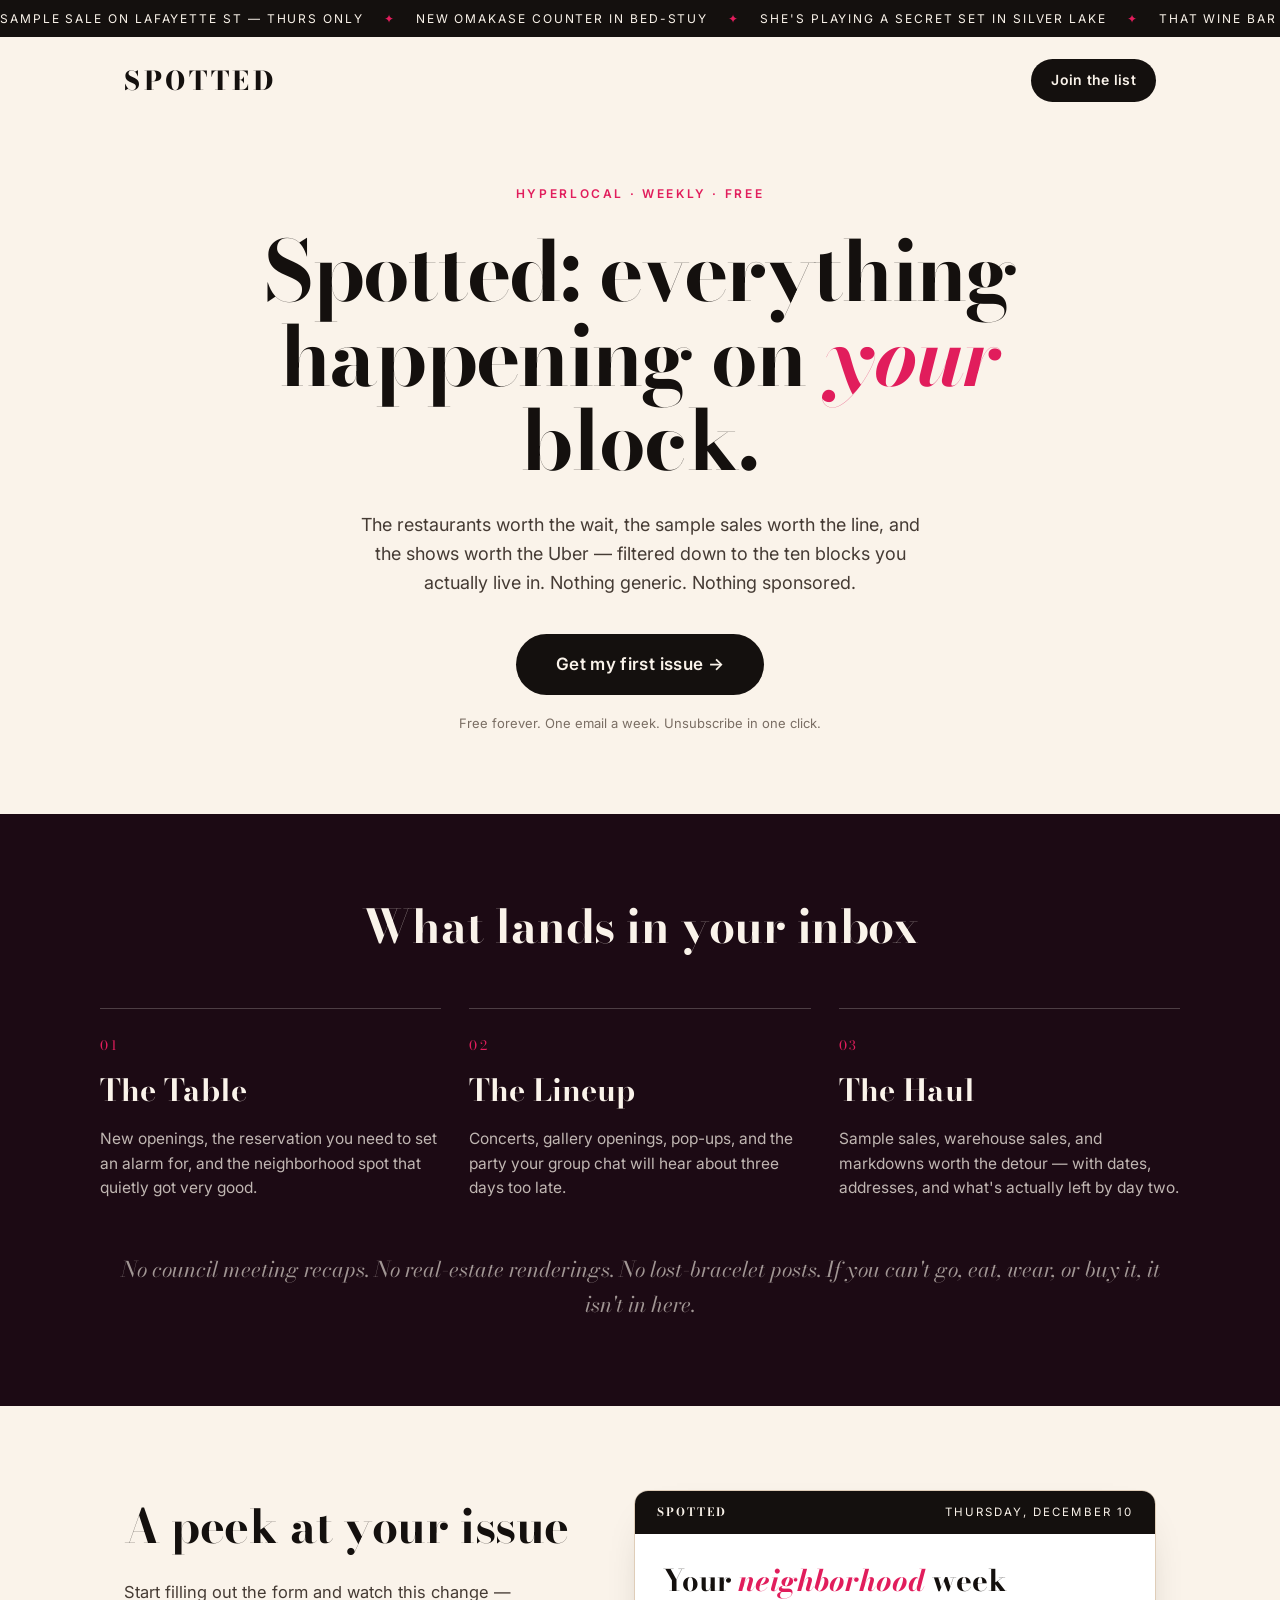
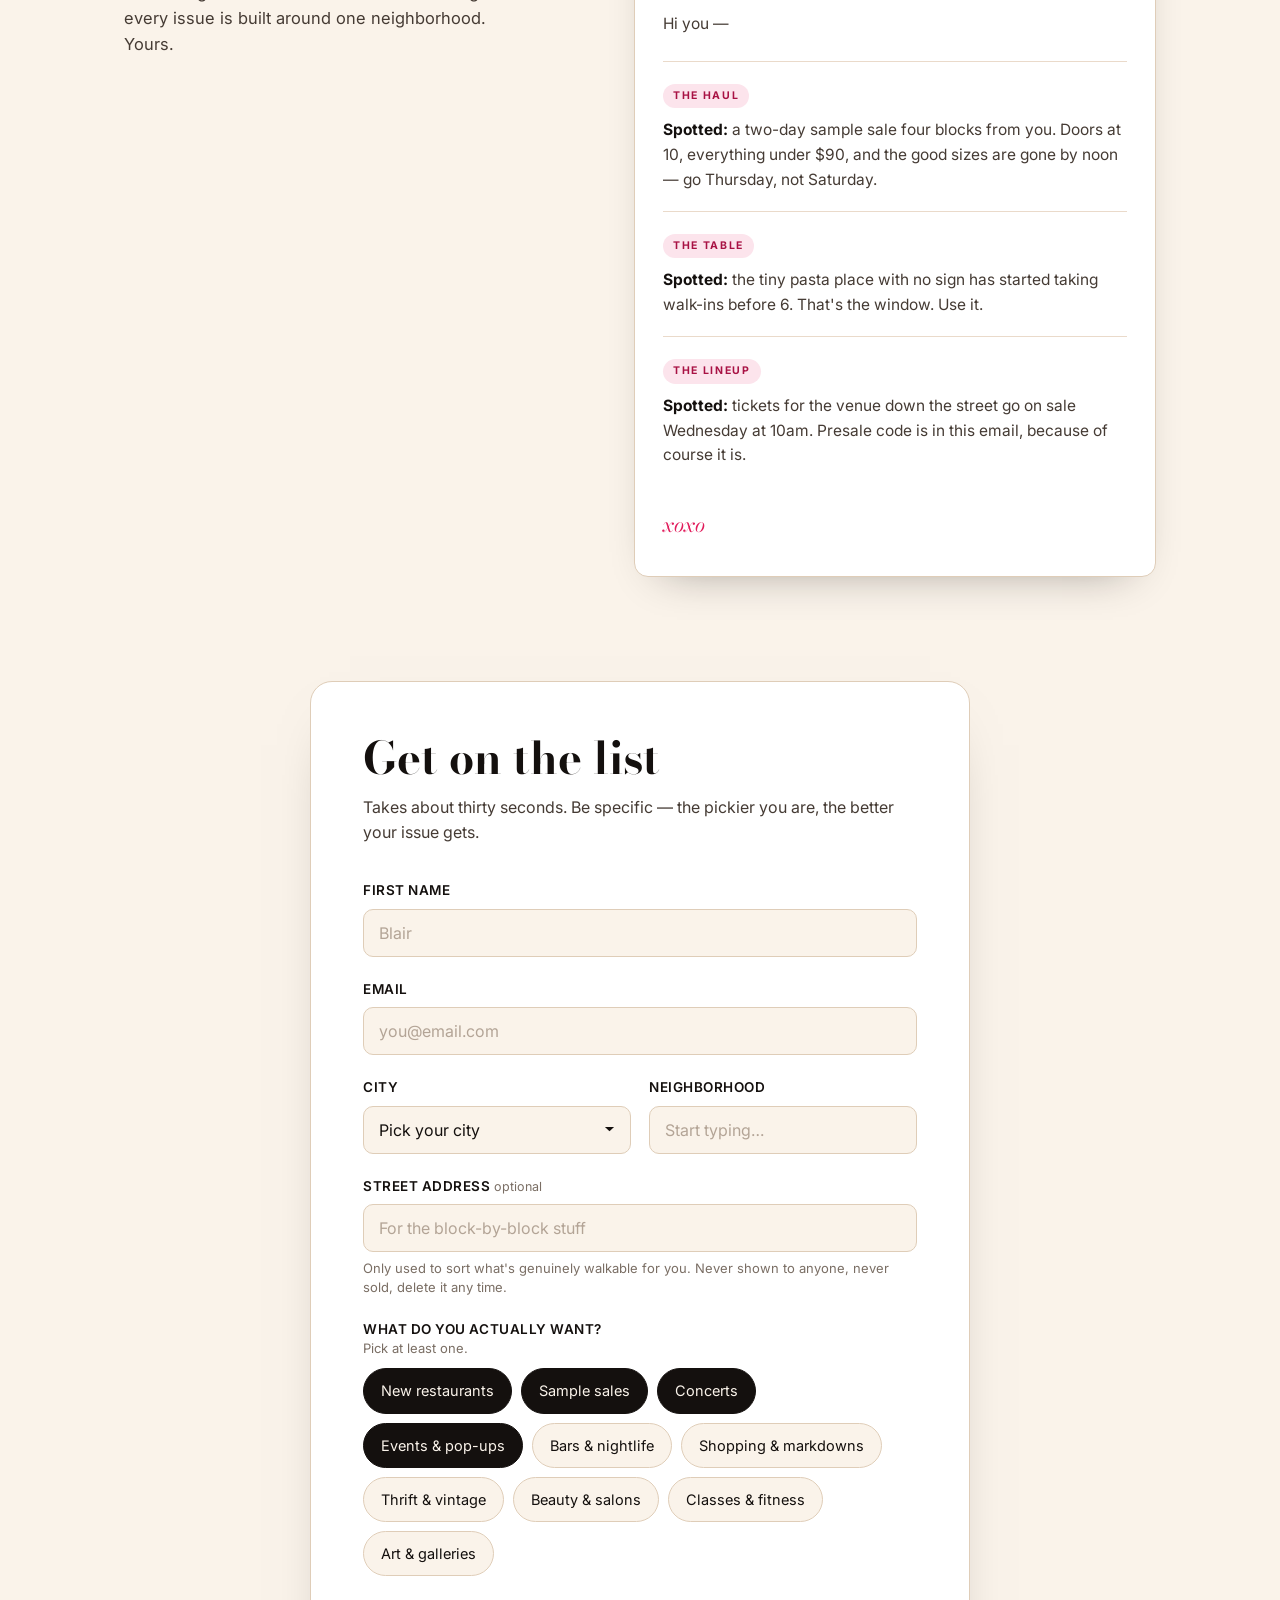
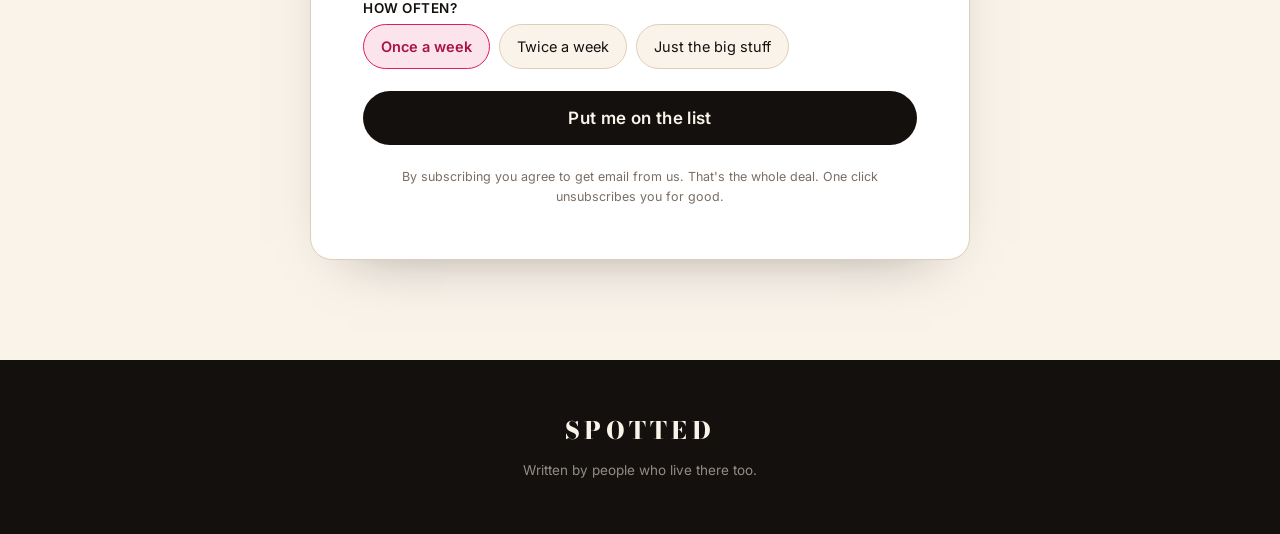
==== index.html @ b665b06e "Add SPOTTED signup page — hyperlocal newsletter personalization Landing page and signup form for a n" ====
<!DOCTYPE html>
<html lang="en">
<head>
<meta charset="utf-8" />
<meta name="viewport" content="width=device-width, initial-scale=1" />
<title>SPOTTED — the newsletter for your block</title>
<meta name="description" content="A weekly dispatch of the restaurants, sample sales, and shows worth leaving the apartment for — tuned to your exact neighborhood." />

<meta property="og:title" content="SPOTTED — the newsletter for your block" />
<meta property="og:description" content="Restaurants, sample sales, and shows worth leaving the apartment for. Tuned to your exact neighborhood." />
<meta property="og:type" content="website" />

<link rel="preconnect" href="https://fonts.googleapis.com" />
<link rel="preconnect" href="https://fonts.gstatic.com" crossorigin />
<link href="https://fonts.googleapis.com/css2?family=Bodoni+Moda:ital,opsz,wght@0,6..96,400..900;1,6..96,400..900&family=Inter:wght@400;500;600;700&display=swap" rel="stylesheet" />
<link rel="stylesheet" href="assets/css/styles.css" />
<link rel="icon" href="data:image/svg+xml,<svg xmlns='http://www.w3.org/2000/svg' viewBox='0 0 100 100'><text y='.9em' font-size='90'>💋</text></svg>" />
</head>
<body>

<!-- ── ticker ─────────────────────────────────────────────────────── -->
<div class="ticker" aria-hidden="true">
  <div class="ticker__track">
    <span class="ticker__group">
      <span>sample sale on lafayette st &mdash; thurs only</span><span class="ticker__dot">✦</span>
      <span>new omakase counter in bed-stuy</span><span class="ticker__dot">✦</span>
      <span>she's playing a secret set in silver lake</span><span class="ticker__dot">✦</span>
      <span>that wine bar finally took the plywood down</span><span class="ticker__dot">✦</span>
      <span>90% off, cash only, bring a tote</span><span class="ticker__dot">✦</span>
    </span>
    <span class="ticker__group">
      <span>sample sale on lafayette st &mdash; thurs only</span><span class="ticker__dot">✦</span>
      <span>new omakase counter in bed-stuy</span><span class="ticker__dot">✦</span>
      <span>she's playing a secret set in silver lake</span><span class="ticker__dot">✦</span>
      <span>that wine bar finally took the plywood down</span><span class="ticker__dot">✦</span>
      <span>90% off, cash only, bring a tote</span><span class="ticker__dot">✦</span>
    </span>
  </div>
</div>

<!-- ── nav ────────────────────────────────────────────────────────── -->
<header class="nav">
  <a class="wordmark" href="#top">
    <span class="wordmark__text" data-brand>SPOTTED</span>
  </a>
  <a class="btn btn--sm" href="#join">Join the list</a>
</header>

<main id="top">

  <!-- ── hero ─────────────────────────────────────────────────────── -->
  <section class="hero">
    <p class="eyebrow">Hyperlocal &middot; weekly &middot; free</p>
    <h1 class="hero__title">
      Spotted: everything<br />
      happening on <em>your</em> block.
    </h1>
    <p class="hero__sub">
      The restaurants worth the wait, the sample sales worth the line, and the
      shows worth the Uber &mdash; filtered down to the ten blocks you actually
      live in. Nothing generic. Nothing sponsored.
    </p>
    <a class="btn btn--lg" href="#join">Get my first issue &rarr;</a>
    <p class="hero__fine">Free forever. One email a week. Unsubscribe in one click.</p>
  </section>

  <!-- ── the three beats ──────────────────────────────────────────── -->
  <section class="beats" aria-labelledby="beats-h">
    <h2 id="beats-h" class="section-title">What lands in your inbox</h2>
    <div class="beats__grid">
      <article class="beat">
        <span class="beat__num">01</span>
        <h3 class="beat__title">The Table</h3>
        <p>New openings, the reservation you need to set an alarm for, and the
           neighborhood spot that quietly got very good.</p>
      </article>
      <article class="beat">
        <span class="beat__num">02</span>
        <h3 class="beat__title">The Lineup</h3>
        <p>Concerts, gallery openings, pop-ups, and the party your group chat
           will hear about three days too late.</p>
      </article>
      <article class="beat">
        <span class="beat__num">03</span>
        <h3 class="beat__title">The Haul</h3>
        <p>Sample sales, warehouse sales, and markdowns worth the detour &mdash;
           with dates, addresses, and what's actually left by day two.</p>
      </article>
    </div>
    <p class="beats__anti">
      No council meeting recaps. No real-estate renderings. No lost-bracelet
      posts. If you can't go, eat, wear, or buy it, it isn't in here.
    </p>
  </section>

  <!-- ── live preview ─────────────────────────────────────────────── -->
  <section class="preview" aria-labelledby="preview-h">
    <div class="preview__intro">
      <h2 id="preview-h" class="section-title section-title--left">A peek at your issue</h2>
      <p class="preview__note">
        Start filling out the form and watch this change &mdash; every issue is
        built around one neighborhood. Yours.
      </p>
    </div>

    <div class="issue" aria-live="polite">
      <div class="issue__chrome">
        <span class="issue__from">SPOTTED</span>
        <span class="issue__date" data-preview-date>Thursday</span>
      </div>
      <div class="issue__body">
        <h3 class="issue__subject">
          Your <span data-preview-hood>neighborhood</span> week
        </h3>
        <p class="issue__hi">Hi <span data-preview-name>you</span> &mdash;</p>

        <div class="issue__item">
          <span class="issue__tag">The Haul</span>
          <p><strong>Spotted:</strong> a two-day sample sale four blocks from
             you. Doors at 10, everything under $90, and the good sizes are gone
             by noon &mdash; go Thursday, not Saturday.</p>
        </div>
        <div class="issue__item">
          <span class="issue__tag">The Table</span>
          <p><strong>Spotted:</strong> the tiny pasta place with no sign has
             started taking walk-ins before 6. That's the window. Use it.</p>
        </div>
        <div class="issue__item">
          <span class="issue__tag">The Lineup</span>
          <p><strong>Spotted:</strong> tickets for the venue down the street go
             on sale Wednesday at 10am. Presale code is in this email, because
             of course it is.</p>
        </div>

        <p class="issue__sign">xoxo</p>
      </div>
    </div>
  </section>

  <!-- ── signup ───────────────────────────────────────────────────── -->
  <section class="join" id="join">
    <div class="join__card">
      <h2 class="join__title">Get on the list</h2>
      <p class="join__sub">Takes about thirty seconds. Be specific &mdash; the
        pickier you are, the better your issue gets.</p>

      <form id="signup-form" class="form" novalidate>

        <div class="field">
          <label for="first_name">First name</label>
          <input type="text" id="first_name" name="first_name" autocomplete="given-name"
                 placeholder="Blair" required maxlength="80" />
          <p class="field__err" data-err-for="first_name" hidden></p>
        </div>

        <div class="field">
          <label for="email">Email</label>
          <input type="email" id="email" name="email" autocomplete="email"
                 placeholder="you@email.com" required maxlength="254" />
          <p class="field__err" data-err-for="email" hidden></p>
        </div>

        <div class="field-row">
          <div class="field">
            <label for="city">City</label>
            <select id="city" name="city" required>
              <option value="" disabled selected>Pick your city</option>
            </select>
            <p class="field__err" data-err-for="city" hidden></p>
          </div>

          <div class="field">
            <label for="neighborhood">Neighborhood</label>
            <input type="text" id="neighborhood" name="neighborhood" list="hood-list"
                   placeholder="Start typing…" required maxlength="80"
                   autocomplete="off" />
            <datalist id="hood-list"></datalist>
            <p class="field__err" data-err-for="neighborhood" hidden></p>
          </div>
        </div>

        <div class="field">
          <label for="street_address">
            Street address <span class="label-opt">optional</span>
          </label>
          <input type="text" id="street_address" name="street_address"
                 autocomplete="street-address" maxlength="160"
                 placeholder="For the block-by-block stuff" />
          <p class="field__hint">
            Only used to sort what's genuinely walkable for you. Never shown to
            anyone, never sold, delete it any time.
          </p>
        </div>

        <fieldset class="field">
          <legend>What do you actually want?</legend>
          <p class="field__hint field__hint--tight">Pick at least one.</p>
          <div class="chips" id="interests"></div>
          <p class="field__err" data-err-for="interests" hidden></p>
        </fieldset>

        <fieldset class="field">
          <legend>How often?</legend>
          <div class="radios" id="cadence"></div>
        </fieldset>

        <button type="submit" class="btn btn--lg btn--full" data-submit>
          Put me on the list
        </button>

        <p class="form__legal">
          By subscribing you agree to get email from us. That's the whole deal.
          One click unsubscribes you for good.
        </p>

        <p class="form__status" data-form-status role="status" aria-live="polite" hidden></p>
      </form>

      <!-- success state -->
      <div class="done" data-done hidden>
        <p class="done__kicker">You're in.</p>
        <h2 class="done__title">Welcome to <span data-brand>SPOTTED</span>,<br /><span data-done-name>you</span>.</h2>
        <p class="done__body">
          Your first <span data-done-hood>neighborhood</span> issue lands
          <strong data-done-when>Thursday morning</strong>. Check your inbox for
          a confirmation &mdash; and move us out of Promotions, we beg.
        </p>
        <p class="done__sign">xoxo</p>
      </div>
    </div>
  </section>

</main>

<footer class="footer">
  <p class="footer__mark" data-brand>SPOTTED</p>
  <p class="footer__line">Written by people who live there too.</p>
</footer>

<script src="assets/js/config.js"></script>
<script src="assets/js/neighborhoods.js"></script>
<script src="assets/js/app.js"></script>
</body>
</html>
---- assets/css/styles.css ----
/* ==========================================================================
   SPOTTED — hyperlocal newsletter signup
   Palette: warm cream paper, near-black ink, lipstick pop.
   ========================================================================== */

:root {
  --paper:      #FAF3EA;
  --paper-2:    #F2E5D5;
  --paper-3:    #EADACA;
  --ink:        #14100E;
  --ink-2:      #453B34;
  --ink-3:      #7A6E64;
  --pop:        #E11D5C;
  --pop-deep:   #A81244;
  --pop-wash:   #FCE4EC;
  --plum:       #1C0A14;
  --line:       #DFCDB8;

  --serif: "Bodoni Moda", "Didot", "Times New Roman", serif;
  --sans:  "Inter", -apple-system, BlinkMacSystemFont, "Segoe UI", sans-serif;

  --wrap: 1080px;
  --r:    14px;
}

/* ── reset-ish ───────────────────────────────────────────────────────── */
*, *::before, *::after { box-sizing: border-box; }
html { -webkit-text-size-adjust: 100%; scroll-behavior: smooth; }
body {
  margin: 0;
  background: var(--paper);
  color: var(--ink);
  font-family: var(--sans);
  font-size: 17px;
  line-height: 1.6;
  -webkit-font-smoothing: antialiased;
}
img { max-width: 100%; display: block; }
h1, h2, h3 { margin: 0; font-weight: 400; }
p { margin: 0; }

::selection { background: var(--pop); color: #fff; }

:focus-visible {
  outline: 3px solid var(--pop);
  outline-offset: 3px;
  border-radius: 4px;
}

/* ── ticker ──────────────────────────────────────────────────────────── */
.ticker {
  background: var(--ink);
  color: var(--paper);
  overflow: hidden;
  padding: 9px 0;
  font-size: 12px;
  letter-spacing: .16em;
  text-transform: uppercase;
  white-space: nowrap;
}
.ticker__track {
  display: inline-flex;
  animation: slide 42s linear infinite;
}
.ticker__group {
  display: inline-flex;
  align-items: center;
  gap: 20px;
  padding-right: 20px;
}
.ticker__dot { color: var(--pop); }
@keyframes slide { to { transform: translateX(-50%); } }

/* ── nav ─────────────────────────────────────────────────────────────── */
.nav {
  max-width: var(--wrap);
  margin: 0 auto;
  padding: 22px 24px;
  display: flex;
  align-items: center;
  justify-content: space-between;
  gap: 16px;
}
.wordmark { text-decoration: none; color: inherit; }
.wordmark__text {
  font-family: var(--serif);
  font-weight: 800;
  font-size: 26px;
  letter-spacing: .14em;
}

/* ── buttons ─────────────────────────────────────────────────────────── */
.btn {
  display: inline-block;
  background: var(--ink);
  color: var(--paper);
  text-decoration: none;
  font-family: var(--sans);
  font-weight: 600;
  font-size: 15px;
  letter-spacing: .02em;
  padding: 13px 26px;
  border: none;
  border-radius: 999px;
  cursor: pointer;
  transition: background .18s ease, transform .18s ease;
}
.btn:hover { background: var(--pop); transform: translateY(-1px); }
.btn:active { transform: translateY(0); }
.btn--sm  { padding: 10px 20px; font-size: 14px; }
.btn--lg  { padding: 17px 40px; font-size: 17px; }
.btn--full{ width: 100%; }
.btn[disabled] { opacity: .55; cursor: not-allowed; transform: none; }

/* ── hero ────────────────────────────────────────────────────────────── */
.hero {
  max-width: 900px;
  margin: 0 auto;
  padding: 60px 24px 80px;
  text-align: center;
}
.eyebrow {
  font-size: 12px;
  letter-spacing: .22em;
  text-transform: uppercase;
  color: var(--pop);
  font-weight: 600;
  margin-bottom: 26px;
}
.hero__title {
  font-family: var(--serif);
  font-weight: 700;
  font-size: clamp(2.6rem, 7.5vw, 5.2rem);
  line-height: 1.02;
  letter-spacing: -.02em;
}
.hero__title em {
  font-style: italic;
  color: var(--pop);
}
.hero__sub {
  max-width: 570px;
  margin: 28px auto 36px;
  font-size: 18px;
  color: var(--ink-2);
}
.hero__fine {
  margin-top: 18px;
  font-size: 13px;
  color: var(--ink-3);
}

/* ── section titles ──────────────────────────────────────────────────── */
.section-title {
  font-family: var(--serif);
  font-weight: 700;
  font-size: clamp(1.9rem, 4vw, 2.9rem);
  letter-spacing: -.01em;
  text-align: center;
  margin-bottom: 44px;
}
.section-title--left { text-align: left; margin-bottom: 14px; }

/* ── beats ───────────────────────────────────────────────────────────── */
.beats {
  background: var(--plum);
  color: var(--paper);
  padding: 76px 24px 84px;
}
.beats .section-title { color: var(--paper); }
.beats__grid {
  max-width: var(--wrap);
  margin: 0 auto;
  display: grid;
  grid-template-columns: repeat(auto-fit, minmax(250px, 1fr));
  gap: 28px;
}
.beat {
  border-top: 1px solid rgba(250, 243, 234, .22);
  padding-top: 22px;
}
.beat__num {
  font-family: var(--serif);
  font-size: 13px;
  letter-spacing: .2em;
  color: var(--pop);
}
.beat__title {
  font-family: var(--serif);
  font-size: 1.9rem;
  font-weight: 700;
  margin: 8px 0 12px;
}
.beat p {
  color: rgba(250, 243, 234, .74);
  font-size: 15.5px;
}
.beats__anti {
  max-width: var(--wrap);
  margin: 52px auto 0;
  text-align: center;
  font-family: var(--serif);
  font-style: italic;
  font-size: clamp(1.05rem, 2.2vw, 1.35rem);
  color: rgba(250, 243, 234, .6);
}

/* ── preview ─────────────────────────────────────────────────────────── */
.preview {
  max-width: var(--wrap);
  margin: 0 auto;
  padding: 84px 24px;
  display: grid;
  grid-template-columns: 1fr 1.15fr;
  gap: 56px;
  align-items: start;
}
.preview__intro { position: sticky; top: 40px; }
.preview__note {
  color: var(--ink-2);
  font-size: 16.5px;
  max-width: 40ch;
}

.issue {
  background: #fff;
  border: 1px solid var(--line);
  border-radius: var(--r);
  overflow: hidden;
  box-shadow: 0 18px 44px -28px rgba(20, 16, 14, .45);
}
.issue__chrome {
  background: var(--ink);
  color: var(--paper);
  padding: 12px 22px;
  display: flex;
  justify-content: space-between;
  align-items: center;
  font-size: 11.5px;
  letter-spacing: .18em;
  text-transform: uppercase;
}
.issue__from { font-family: var(--serif); font-weight: 700; }
.issue__body { padding: 30px 28px 34px; }
.issue__subject {
  font-family: var(--serif);
  font-weight: 700;
  font-size: 1.85rem;
  line-height: 1.15;
}
.issue__subject span { color: var(--pop); font-style: italic; }
.issue__hi {
  margin: 14px 0 24px;
  color: var(--ink-2);
  font-size: 15.5px;
}
.issue__item {
  border-top: 1px solid var(--paper-3);
  padding: 18px 0;
}
.issue__item p { font-size: 15.5px; color: var(--ink-2); }
.issue__item strong { color: var(--ink); }
.issue__tag {
  display: inline-block;
  background: var(--pop-wash);
  color: var(--pop-deep);
  font-size: 10.5px;
  font-weight: 700;
  letter-spacing: .16em;
  text-transform: uppercase;
  padding: 4px 10px;
  border-radius: 999px;
  margin-bottom: 10px;
}
.issue__sign {
  margin-top: 22px;
  font-family: var(--serif);
  font-style: italic;
  font-size: 1.3rem;
  color: var(--pop);
}

/* ── join / form ─────────────────────────────────────────────────────── */
.join {
  padding: 20px 24px 100px;
}
.join__card {
  max-width: 660px;
  margin: 0 auto;
  background: #fff;
  border: 1px solid var(--line);
  border-radius: 22px;
  padding: clamp(28px, 5vw, 52px);
  box-shadow: 0 24px 60px -40px rgba(20, 16, 14, .5);
}
.join__title {
  font-family: var(--serif);
  font-weight: 700;
  font-size: clamp(2rem, 5vw, 2.8rem);
  line-height: 1.1;
}
.join__sub {
  margin: 12px 0 34px;
  color: var(--ink-2);
  font-size: 16px;
}

.form { display: grid; gap: 22px; }
.field { display: grid; gap: 7px; border: 0; padding: 0; margin: 0; min-width: 0; }
.field-row {
  display: grid;
  grid-template-columns: 1fr 1fr;
  gap: 18px;
}
.field label, .field legend {
  font-size: 13.5px;
  font-weight: 600;
  letter-spacing: .04em;
  text-transform: uppercase;
  color: var(--ink);
  padding: 0;
}
.label-opt {
  text-transform: none;
  letter-spacing: 0;
  font-weight: 400;
  color: var(--ink-3);
  font-size: 12.5px;
}
.field input[type="text"],
.field input[type="email"],
.field select {
  width: 100%;
  font-family: var(--sans);
  font-size: 16px;
  color: var(--ink);
  background: var(--paper);
  border: 1px solid var(--line);
  border-radius: 10px;
  padding: 13px 15px;
  transition: border-color .15s ease, background .15s ease;
}
.field input:focus, .field select:focus {
  background: #fff;
  border-color: var(--ink);
}
.field input::placeholder { color: #B3A496; }
.field select { appearance: none; cursor: pointer;
  background-image: url("data:image/svg+xml,%3Csvg xmlns='http://www.w3.org/2000/svg' viewBox='0 0 12 8'%3E%3Cpath fill='%2314100E' d='M1 1l5 5 5-5'/%3E%3C/svg%3E");
  background-repeat: no-repeat;
  background-position: right 15px center;
  background-size: 11px;
  padding-right: 38px;
}
.field__hint { font-size: 13px; color: var(--ink-3); line-height: 1.45; }
.field__hint--tight { margin-top: -2px; }
.field__err {
  font-size: 13px;
  font-weight: 600;
  color: var(--pop-deep);
}
.field[data-invalid] input,
.field[data-invalid] select { border-color: var(--pop); background: #FFF7FA; }

/* chips (interests) */
.chips { display: flex; flex-wrap: wrap; gap: 9px; margin-top: 4px; }
.chip { position: relative; }
.chip input {
  position: absolute;
  opacity: 0;
  width: 100%; height: 100%;
  margin: 0; cursor: pointer;
}
/* The chip is a <label> inside .field, so it picks up the uppercase
   field-label styling. Reset it here on the span, which beats inheritance. */
.chip span {
  display: block;
  border: 1px solid var(--line);
  background: var(--paper);
  border-radius: 999px;
  padding: 10px 17px;
  font-size: 14.5px;
  font-weight: 400;
  letter-spacing: normal;
  text-transform: none;
  color: var(--ink);
  cursor: pointer;
  user-select: none;
  transition: all .15s ease;
}
.chip input:hover + span { border-color: var(--ink-3); }
.chip input:checked + span {
  background: var(--ink);
  border-color: var(--ink);
  color: var(--paper);
}
.chip input:focus-visible + span { outline: 3px solid var(--pop); outline-offset: 2px; }

/* radios (cadence) */
.radios { display: flex; flex-wrap: wrap; gap: 9px; margin-top: 4px; }
.radio { position: relative; }
.radio input { position: absolute; opacity: 0; width: 100%; height: 100%; margin: 0; cursor: pointer; }
.radio span {
  display: block;
  border: 1px solid var(--line);
  background: var(--paper);
  border-radius: 999px;
  padding: 10px 17px;
  font-size: 14.5px;
  font-weight: 400;
  letter-spacing: normal;
  text-transform: none;
  color: var(--ink);
  cursor: pointer;
  transition: all .15s ease;
}
.radio input:checked + span {
  background: var(--pop-wash);
  border-color: var(--pop);
  color: var(--pop-deep);
  font-weight: 600;
}
.radio input:focus-visible + span { outline: 3px solid var(--pop); outline-offset: 2px; }

.form__legal { font-size: 12.5px; color: var(--ink-3); text-align: center; }
.form__status {
  font-size: 14.5px;
  font-weight: 600;
  text-align: center;
  padding: 12px;
  border-radius: 10px;
  background: var(--pop-wash);
  color: var(--pop-deep);
}

/* success */
.done { text-align: center; padding: 12px 0; }
.done__kicker {
  font-size: 12px;
  letter-spacing: .24em;
  text-transform: uppercase;
  color: var(--pop);
  font-weight: 700;
  margin-bottom: 16px;
}
.done__title {
  font-family: var(--serif);
  font-weight: 700;
  font-size: clamp(2rem, 5vw, 2.9rem);
  line-height: 1.1;
}
.done__body {
  margin: 20px auto 0;
  max-width: 42ch;
  color: var(--ink-2);
}
.done__sign {
  margin-top: 26px;
  font-family: var(--serif);
  font-style: italic;
  font-size: 1.5rem;
  color: var(--pop);
}

/* ── footer ──────────────────────────────────────────────────────────── */
.footer {
  background: var(--ink);
  color: var(--paper);
  text-align: center;
  padding: 52px 24px;
}
.footer__mark {
  font-family: var(--serif);
  font-weight: 800;
  font-size: 24px;
  letter-spacing: .18em;
}
.footer__line {
  margin-top: 10px;
  font-size: 13.5px;
  color: rgba(250, 243, 234, .55);
}

/* ── responsive ──────────────────────────────────────────────────────── */
@media (max-width: 860px) {
  .preview { grid-template-columns: 1fr; gap: 34px; padding: 60px 24px; }
  .preview__intro { position: static; }
  .section-title--left { text-align: left; }
}
@media (max-width: 560px) {
  body { font-size: 16px; }
  .field-row { grid-template-columns: 1fr; }
  .hero { padding: 44px 20px 62px; }
  .btn--lg { padding: 16px 30px; width: 100%; text-align: center; }
}

@media (prefers-reduced-motion: reduce) {
  * { animation: none !important; transition: none !important; scroll-behavior: auto !important; }
}
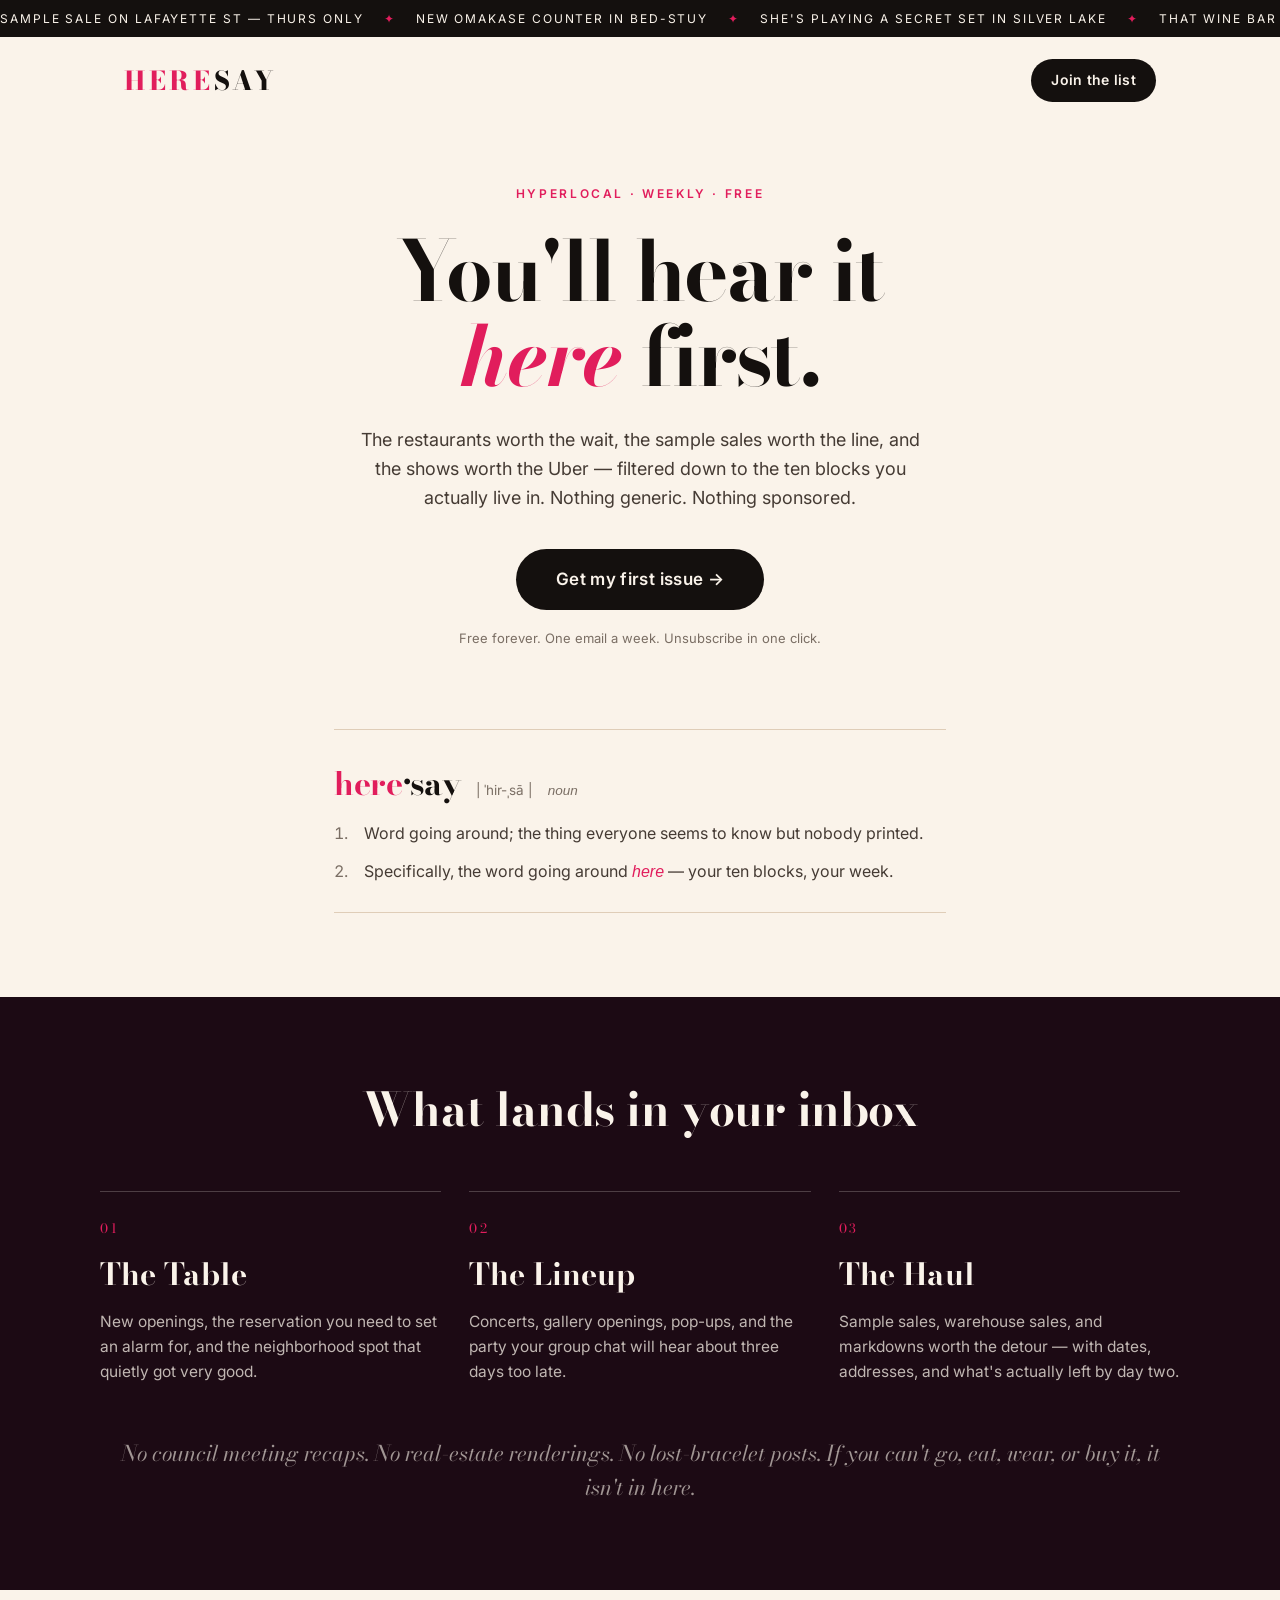
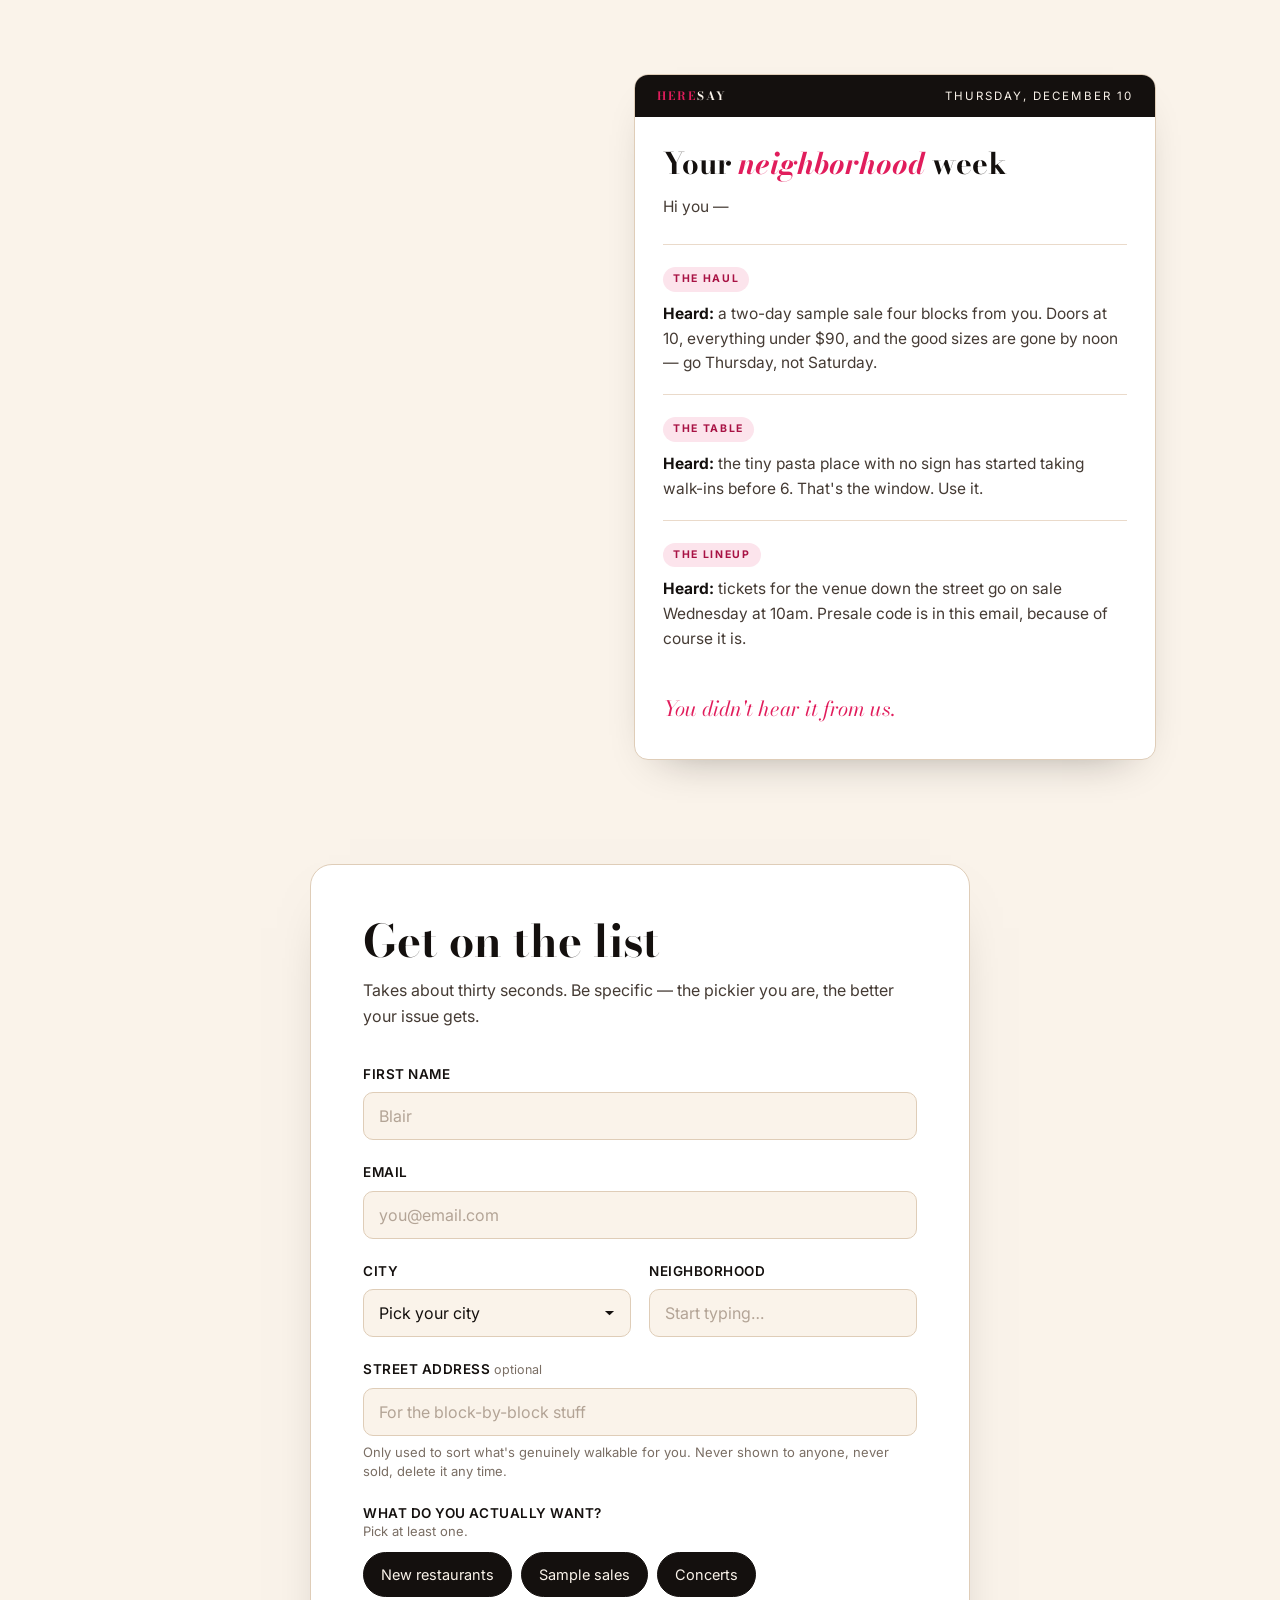
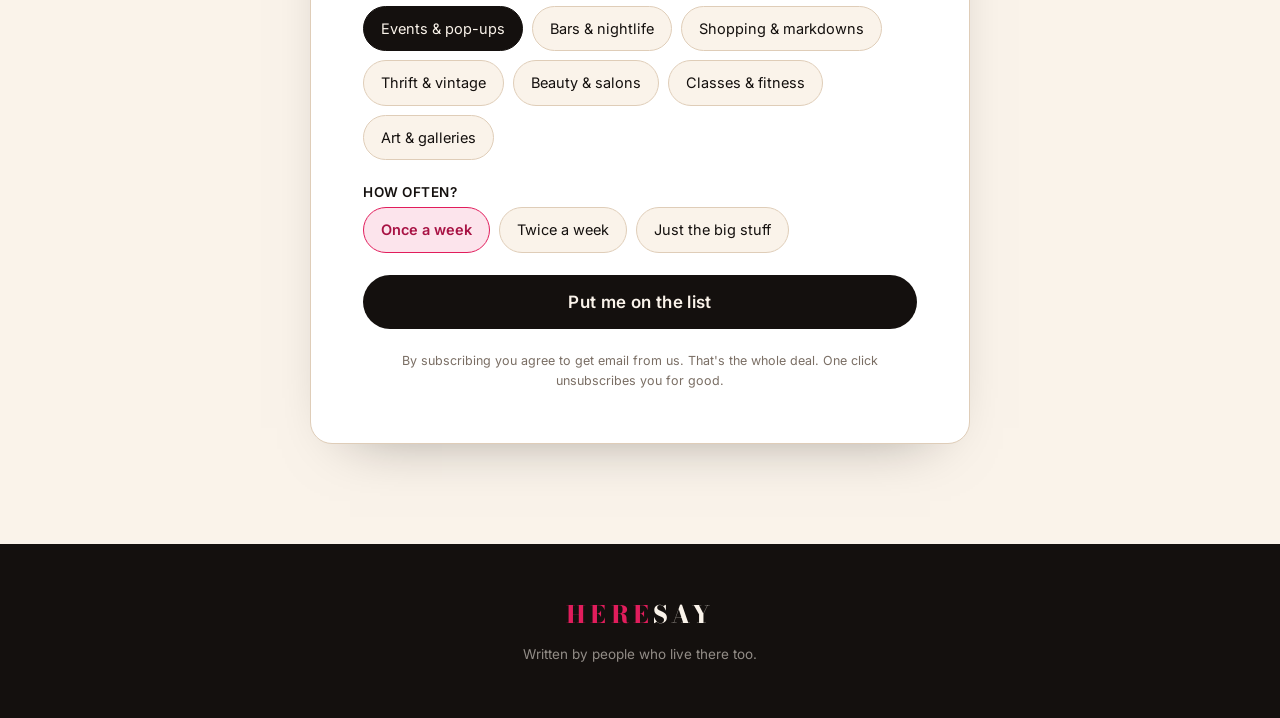
==== commit 5e8ea759: "Rename to HERESAY HERESAY — hearsay, but here, as in what's happening where you are.  The pun only w" ====
--- a/index.html
+++ b/index.html
@@ -3,10 +3,10 @@
 <head>
 <meta charset="utf-8" />
 <meta name="viewport" content="width=device-width, initial-scale=1" />
-<title>SPOTTED — the newsletter for your block</title>
+<title>HERESAY — what's happening, where you are</title>
 <meta name="description" content="A weekly dispatch of the restaurants, sample sales, and shows worth leaving the apartment for — tuned to your exact neighborhood." />
 
-<meta property="og:title" content="SPOTTED — the newsletter for your block" />
+<meta property="og:title" content="HERESAY — what's happening, where you are" />
 <meta property="og:description" content="Restaurants, sample sales, and shows worth leaving the apartment for. Tuned to your exact neighborhood." />
 <meta property="og:type" content="website" />
 
@@ -14,7 +14,7 @@
 <link rel="preconnect" href="https://fonts.gstatic.com" crossorigin />
 <link href="https://fonts.googleapis.com/css2?family=Bodoni+Moda:ital,opsz,wght@0,6..96,400..900;1,6..96,400..900&family=Inter:wght@400;500;600;700&display=swap" rel="stylesheet" />
 <link rel="stylesheet" href="assets/css/styles.css" />
-<link rel="icon" href="data:image/svg+xml,<svg xmlns='http://www.w3.org/2000/svg' viewBox='0 0 100 100'><text y='.9em' font-size='90'>💋</text></svg>" />
+<link rel="icon" href="data:image/svg+xml,<svg xmlns='http://www.w3.org/2000/svg' viewBox='0 0 100 100'><text y='.9em' font-size='90'>📍</text></svg>" />
 </head>
 <body>
 
@@ -41,7 +41,7 @@
 <!-- ── nav ────────────────────────────────────────────────────────── -->
 <header class="nav">
   <a class="wordmark" href="#top">
-    <span class="wordmark__text" data-brand>SPOTTED</span>
+    <span class="wordmark__text"><span class="brand-lead">HERE</span>SAY</span>
   </a>
   <a class="btn btn--sm" href="#join">Join the list</a>
 </header>
@@ -52,8 +52,8 @@
   <section class="hero">
     <p class="eyebrow">Hyperlocal &middot; weekly &middot; free</p>
     <h1 class="hero__title">
-      Spotted: everything<br />
-      happening on <em>your</em> block.
+      You'll hear it<br />
+      <em>here</em> first.
     </h1>
     <p class="hero__sub">
       The restaurants worth the wait, the sample sales worth the line, and the
@@ -62,6 +62,25 @@
     </p>
     <a class="btn btn--lg" href="#join">Get my first issue &rarr;</a>
     <p class="hero__fine">Free forever. One email a week. Unsubscribe in one click.</p>
+  </section>
+
+  <!-- ── the name ─────────────────────────────────────────────────── -->
+  <section class="define" aria-label="About the name">
+    <dl class="define__entry">
+      <dt class="define__word">
+        <span class="brand-lead">here</span>&middot;say
+        <span class="define__pron">&#124; ˈhir-ˌsā &#124;</span>
+        <span class="define__pos">noun</span>
+      </dt>
+      <dd class="define__sense">
+        <span class="define__num">1.</span> Word going around; the thing everyone
+        seems to know but nobody printed.
+      </dd>
+      <dd class="define__sense">
+        <span class="define__num">2.</span> Specifically, the word going around
+        <em>here</em> &mdash; your ten blocks, your week.
+      </dd>
+    </dl>
   </section>
 
   <!-- ── the three beats ──────────────────────────────────────────── -->
@@ -105,7 +124,7 @@
 
     <div class="issue" aria-live="polite">
       <div class="issue__chrome">
-        <span class="issue__from">SPOTTED</span>
+        <span class="issue__from"><span class="brand-lead">HERE</span>SAY</span>
         <span class="issue__date" data-preview-date>Thursday</span>
       </div>
       <div class="issue__body">
@@ -116,23 +135,23 @@
 
         <div class="issue__item">
           <span class="issue__tag">The Haul</span>
-          <p><strong>Spotted:</strong> a two-day sample sale four blocks from
+          <p><strong>Heard:</strong> a two-day sample sale four blocks from
              you. Doors at 10, everything under $90, and the good sizes are gone
              by noon &mdash; go Thursday, not Saturday.</p>
         </div>
         <div class="issue__item">
           <span class="issue__tag">The Table</span>
-          <p><strong>Spotted:</strong> the tiny pasta place with no sign has
+          <p><strong>Heard:</strong> the tiny pasta place with no sign has
              started taking walk-ins before 6. That's the window. Use it.</p>
         </div>
         <div class="issue__item">
           <span class="issue__tag">The Lineup</span>
-          <p><strong>Spotted:</strong> tickets for the venue down the street go
+          <p><strong>Heard:</strong> tickets for the venue down the street go
              on sale Wednesday at 10am. Presale code is in this email, because
              of course it is.</p>
         </div>
 
-        <p class="issue__sign">xoxo</p>
+        <p class="issue__sign">You didn't hear it from us.</p>
       </div>
     </div>
   </section>
@@ -219,13 +238,21 @@
       <!-- success state -->
       <div class="done" data-done hidden>
         <p class="done__kicker">You're in.</p>
-        <h2 class="done__title">Welcome to <span data-brand>SPOTTED</span>,<br /><span data-done-name>you</span>.</h2>
+        <h2 class="done__title">
+          Welcome to <span class="brand-lead">HERE</span>SAY,<br /><span data-done-name>you</span>.
+        </h2>
+
+        <!-- Shown only when the confirmation email actually went out. -->
+        <p class="done__body" data-done-confirm hidden>
+          Check your inbox &mdash; we sent a confirmation link to
+          <strong data-done-email>your email</strong>. Tap it and you're set.
+        </p>
         <p class="done__body">
           Your first <span data-done-hood>neighborhood</span> issue lands
-          <strong data-done-when>Thursday morning</strong>. Check your inbox for
-          a confirmation &mdash; and move us out of Promotions, we beg.
+          <strong data-done-when>Thursday morning</strong>. Add us to your
+          contacts now so it doesn't get filed under Promotions.
         </p>
-        <p class="done__sign">xoxo</p>
+        <p class="done__sign">You didn't hear it from us.</p>
       </div>
     </div>
   </section>
@@ -233,7 +260,7 @@
 </main>
 
 <footer class="footer">
-  <p class="footer__mark" data-brand>SPOTTED</p>
+  <p class="footer__mark"><span class="brand-lead">HERE</span>SAY</p>
   <p class="footer__line">Written by people who live there too.</p>
 </footer>
 
--- a/assets/css/styles.css
+++ b/assets/css/styles.css
@@ -1,5 +1,5 @@
 /* ==========================================================================
-   SPOTTED — hyperlocal newsletter signup
+   HERESAY — hyperlocal newsletter signup
    Palette: warm cream paper, near-black ink, lipstick pop.
    ========================================================================== */
 
@@ -25,6 +25,11 @@
 
 /* ── reset-ish ───────────────────────────────────────────────────────── */
 *, *::before, *::after { box-sizing: border-box; }
+
+/* The [hidden] attribute only sets display:none through the UA stylesheet,
+   so any author `display` rule silently beats it — .form below is display:grid
+   and would stay on screen underneath the success state. Make it stick. */
+[hidden] { display: none !important; }
 html { -webkit-text-size-adjust: 100%; scroll-behavior: smooth; }
 body {
   margin: 0;
@@ -88,6 +93,10 @@
   font-size: 26px;
   letter-spacing: .14em;
 }
+
+/* The pun is load-bearing: HEREsay, as in what's happening here. Spoken aloud
+   it's just "hearsay", so the wordmark is the only place the joke can live. */
+.brand-lead { color: var(--pop); }
 
 /* ── buttons ─────────────────────────────────────────────────────────── */
 .btn {
@@ -148,6 +157,55 @@
   margin-top: 18px;
   font-size: 13px;
   color: var(--ink-3);
+}
+
+/* ── the name ────────────────────────────────────────────────────────── */
+.define {
+  max-width: 660px;
+  margin: 0 auto;
+  padding: 0 24px 84px;
+}
+.define__entry {
+  margin: 0;
+  border-top: 1px solid var(--line);
+  border-bottom: 1px solid var(--line);
+  padding: 28px 0;
+}
+.define__word {
+  font-family: var(--serif);
+  font-weight: 700;
+  font-size: clamp(1.5rem, 3.6vw, 2rem);
+  letter-spacing: -.01em;
+}
+.define__pron,
+.define__pos {
+  font-family: var(--sans);
+  font-size: 13.5px;
+  font-weight: 400;
+  letter-spacing: 0;
+  color: var(--ink-3);
+  margin-left: 8px;
+}
+.define__pos { font-style: italic; }
+.define__sense {
+  margin: 12px 0 0;
+  font-size: 16px;
+  line-height: 1.6;
+  color: var(--ink-2);
+  padding-left: 26px;
+  text-indent: -26px;
+}
+.define__num {
+  display: inline-block;
+  width: 26px;
+  text-indent: 0;
+  color: var(--ink-3);
+  font-variant-numeric: tabular-nums;
+}
+.define__sense em {
+  font-style: italic;
+  color: var(--pop);
+  font-weight: 500;
 }
 
 /* ── section titles ──────────────────────────────────────────────────── */
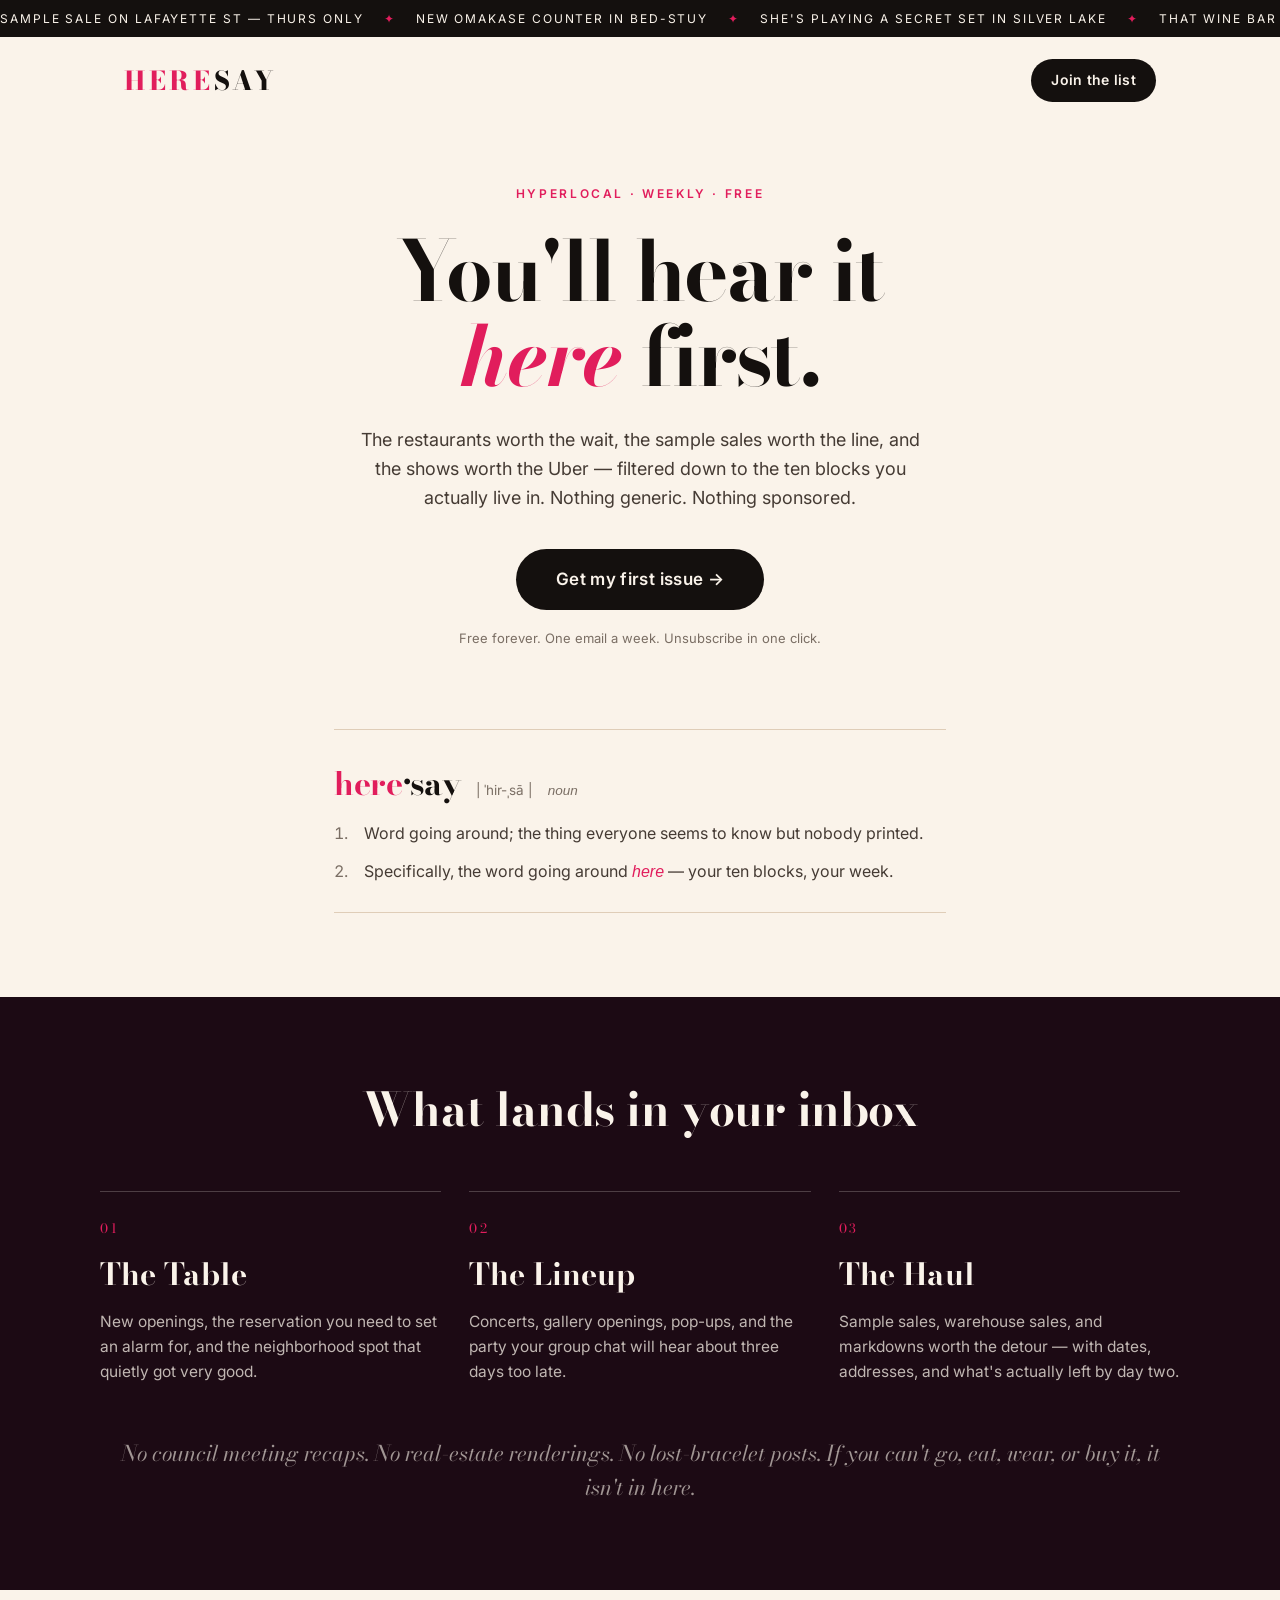
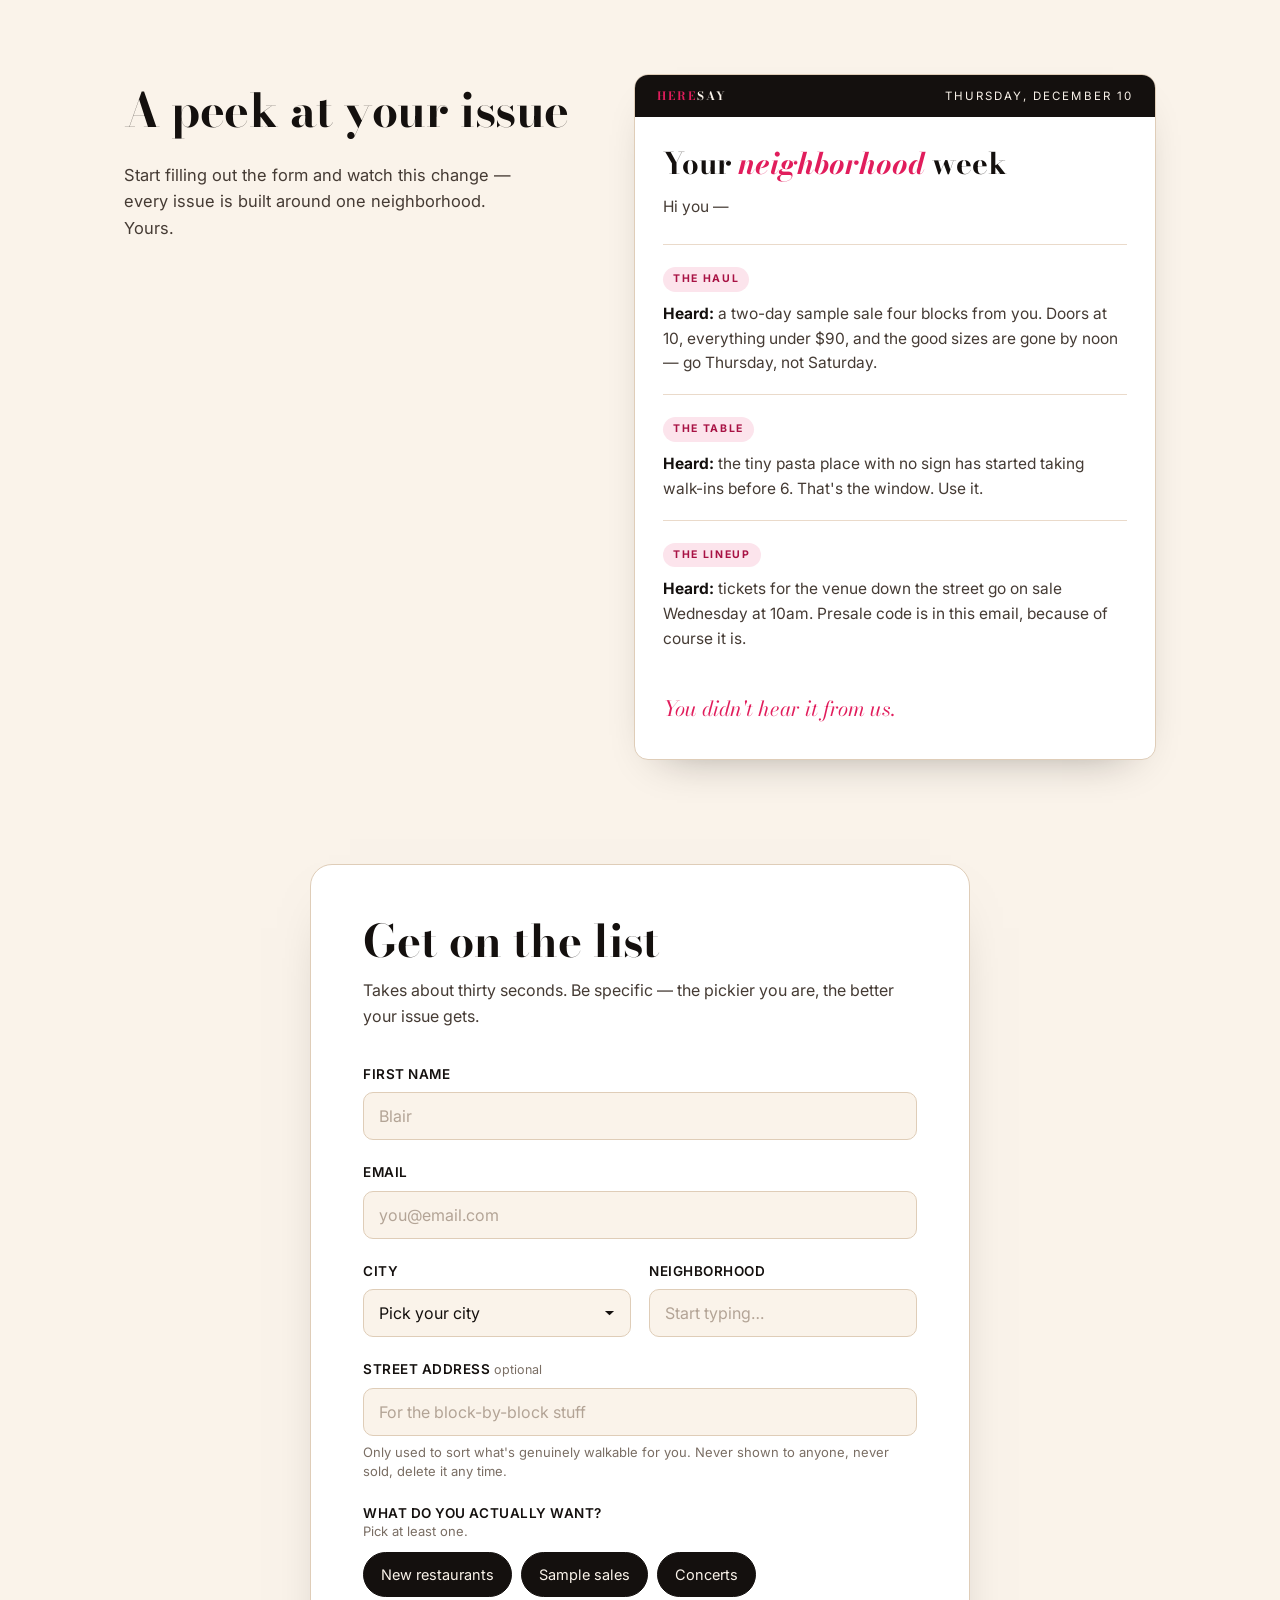
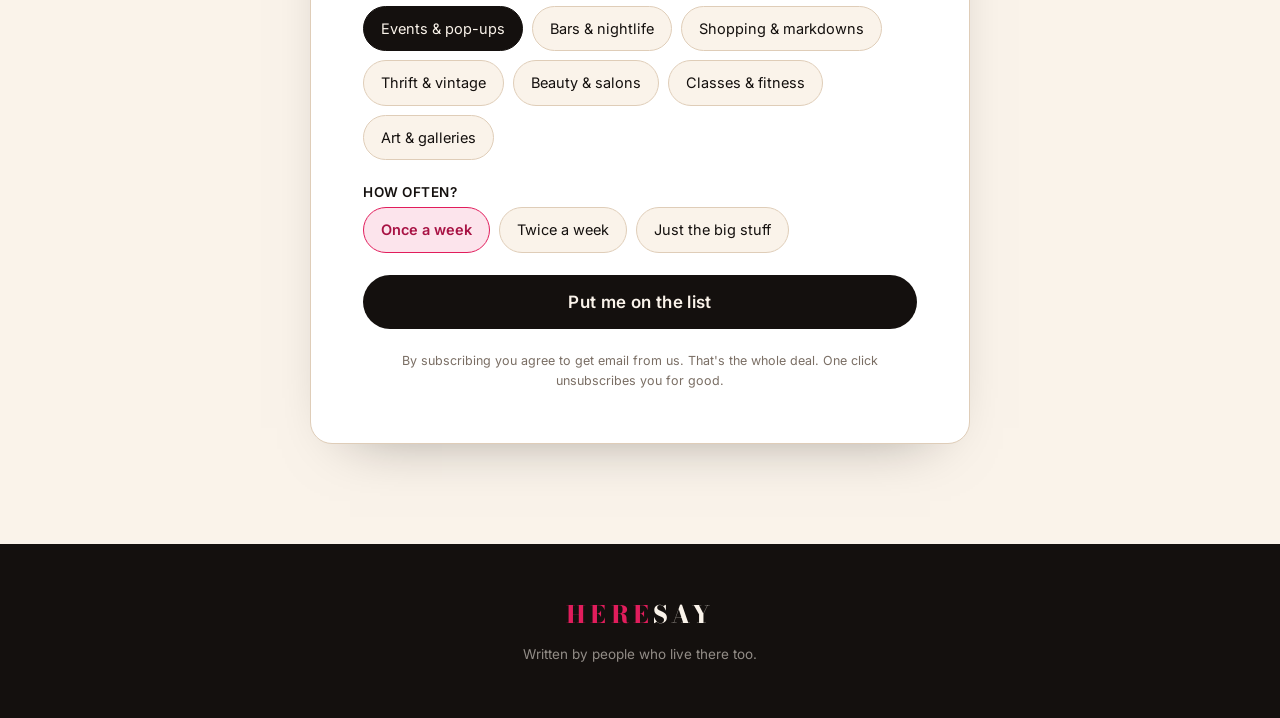
==== commit 7430de4a: "Version asset URLs and force revalidation on /assets The beat tabs shipped and rendered as unstyled " ====
--- a/index.html
+++ b/index.html
@@ -13,7 +13,7 @@
 <link rel="preconnect" href="https://fonts.googleapis.com" />
 <link rel="preconnect" href="https://fonts.gstatic.com" crossorigin />
 <link href="https://fonts.googleapis.com/css2?family=Bodoni+Moda:ital,opsz,wght@0,6..96,400..900;1,6..96,400..900&family=Inter:wght@400;500;600;700&display=swap" rel="stylesheet" />
-<link rel="stylesheet" href="assets/css/styles.css" />
+<link rel="stylesheet" href="assets/css/styles.css?v=2" />
 <link rel="icon" href="data:image/svg+xml,<svg xmlns='http://www.w3.org/2000/svg' viewBox='0 0 100 100'><text y='.9em' font-size='90'>📍</text></svg>" />
 </head>
 <body>
@@ -264,8 +264,8 @@
   <p class="footer__line">Written by people who live there too.</p>
 </footer>
 
-<script src="assets/js/config.js"></script>
-<script src="assets/js/neighborhoods.js"></script>
-<script src="assets/js/app.js"></script>
+<script src="assets/js/config.js?v=2"></script>
+<script src="assets/js/neighborhoods.js?v=2"></script>
+<script src="assets/js/app.js?v=2"></script>
 </body>
 </html>
